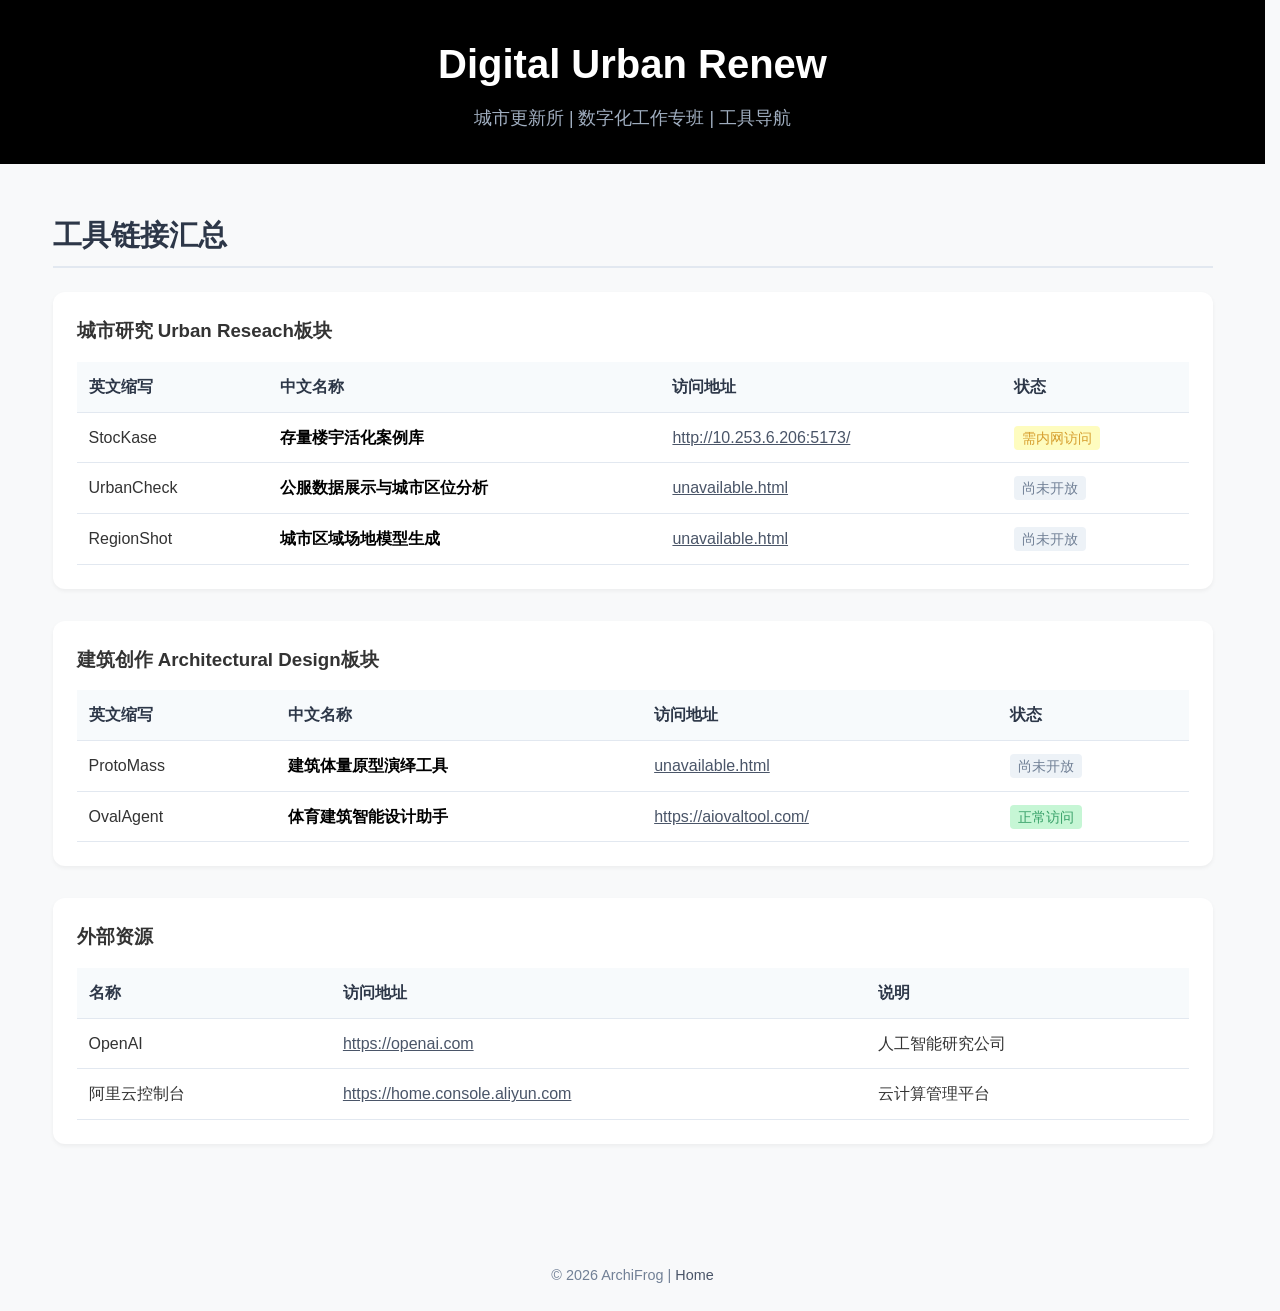
==== dev/index.html @ c322efe7 "Initial site upload" ====
<!DOCTYPE html>
<html lang="zh-CN">

<head>
    <meta charset="UTF-8">
    <meta name="viewport" content="width=device-width, initial-scale=1.0">
    <title>UDAppStore-Developer</title>
    <link rel="stylesheet" href="../styles.css">
</head>

<body data-page="dev">
    <header class="header">
        <div class="container">
            <h1 class="logo">Digital Urban Renew</h1>
            <p class="tagline">城市更新所 | 数字化工作专班 | 工具导航</p>
        </div>
    </header>

    <main class="main">
        <section class="section">
            <div class="container">
                <h2 class="section-title">工具链接汇总</h2>
                <div id="dev-content"></div>

                <!-- <div class="dev-actions">
                    <a href="./index.html" class="btn btn-primary">返回主页面</a>
                    <button type="button" onclick="copyAllUrls()" class="btn btn-secondary">复制所有链接</button>
                </div> -->
            </div>
        </section>
    </main>

    <footer class="footer">
        <div class="container">
            <p>© 2026 ArchiFrog | <a href="../index.html">Home</a></p>
        </div>
    </footer>

    <script src="../tools-data.js"></script>
    <script src="../render.js"></script>
</body>

</html>
---- styles.css ----
/* 基础样式 */
* {
    margin: 0;
    padding: 0;
    box-sizing: border-box;
}

html {
    height: 100%;
    scrollbar-gutter: stable;
}

body {
    font-family: -apple-system, BlinkMacSystemFont, 'Segoe UI', Roboto, Oxygen, Ubuntu, sans-serif;
    line-height: 1.6;
    color: #333;
    background-color: #f8f9fa;
    min-height: 100%;
    display: flex;
    flex-direction: column;
}

.container {
    max-width: 1200px;
    margin: 0 auto;
    padding: 0 20px;
}

/* 头部样式 */
.header {
    background: #000;
    padding: 2rem 0;
    text-align: center;
}

.logo {
    font-size: 2.5rem;
    font-weight: 700;
    margin-bottom: 0.5rem;
    color: #fff;
}

.tagline {
    font-size: 1.1rem;
    color: #a0aec0;
}

/* 主要内容区域 */
.main {
    flex: 1;
    padding: 3rem 0;
}

.section {
    margin-bottom: 3rem;
}

.section-title {
    font-size: 1.8rem;
    color: #2d3748;
    margin-bottom: 1.5rem;
    padding-bottom: 0.5rem;
    border-bottom: 2px solid #e2e8f0;
}

/* 工具网格 */
.tools-grid {
    display: grid;
    grid-template-columns: repeat(auto-fill, minmax(280px, 1fr));
    gap: 1.5rem;
}

.tool-card {
    background: white;
    border-radius: 12px;
    padding: 1.5rem;
    text-decoration: none;
    color: inherit;
    box-shadow: 0 4px 6px rgba(0, 0, 0, 0.05);
    transition: all 0.3s ease;
    display: flex;
    align-items: center;
    gap: 1rem;
}

.tool-card:hover {
    transform: translateY(-5px);
    box-shadow: 0 10px 25px rgba(0, 0, 0, 0.1);
}

.tool-icon {
    width: 60px;
    height: 60px;
    flex-shrink: 0;
    display: flex;
    align-items: center;
    justify-content: center;
}

.tool-icon img,
.tool-icon-img {
    width: 100%;
    height: 100%;
    object-fit: contain;
    padding: 4px;
}

.tool-info {
    flex: 1;
}

.tool-abbr {
    font-size: 1.3rem;
    font-weight: 600;
    color: #2d3748;
    margin-bottom: 0.25rem;
}

.tool-name {
    font-size: 0.95rem;
    color: #000;
    font-weight: 700;
}

.dev-name-zh {
    color: #000;
    font-weight: 700;
}

/* 外部链接样式 */
.external-grid {
    display: flex;
    gap: 1rem;
    flex-wrap: wrap;
}

.external-card {
    background: white;
    border-radius: 10px;
    padding: 1rem 1.5rem;
    text-decoration: none;
    color: #2d3748;
    box-shadow: 0 2px 4px rgba(0, 0, 0, 0.05);
    transition: all 0.3s ease;
    display: flex;
    align-items: center;
    gap: 0.75rem;
}

.external-card:hover {
    background: #f7fafc;
    transform: translateY(-2px);
}

.external-icon {
    font-size: 1.5rem;
    width: 2rem;
    height: 2rem;
    display: flex;
    align-items: center;
    justify-content: center;
    flex-shrink: 0;
}

.external-icon-img {
    width: 100%;
    height: 100%;
    object-fit: contain;
}

/* 开发者页面样式 */
.dev-section {
    background: white;
    border-radius: 12px;
    padding: 1.5rem;
    margin-bottom: 2rem;
    box-shadow: 0 2px 4px rgba(0, 0, 0, 0.05);
}

.dev-table {
    width: 100%;
    border-collapse: collapse;
    margin-top: 1rem;
}

.dev-table th,
.dev-table td {
    padding: 0.75rem;
    text-align: left;
    border-bottom: 1px solid #e2e8f0;
}

.dev-table th {
    background: #f7fafc;
    font-weight: 600;
    color: #2d3748;
}

.dev-table .dev-link {
    color: #4a5568;
    word-break: break-all;
}

.dev-table .dev-link:hover {
    color: #667eea;
}

.status-active {
    color: #38a169;
    background: #c6f6d5;
    padding: 0.25rem 0.5rem;
    border-radius: 4px;
    font-size: 0.875rem;
}

.status-warning {
    color: #d69e2e;
    background: #fefcbf;
    padding: 0.25rem 0.5rem;
    border-radius: 4px;
    font-size: 0.875rem;
}

.status-pending {
    color: #718096;
    background: #edf2f7;
    padding: 0.25rem 0.5rem;
    border-radius: 4px;
    font-size: 0.875rem;
}

.dev-actions {
    display: flex;
    gap: 1rem;
    margin-top: 2rem;
}

.btn {
    padding: 0.75rem 1.5rem;
    border-radius: 8px;
    text-decoration: none;
    font-weight: 500;
    font-family: inherit;
    font-size: inherit;
    cursor: pointer;
    border: none;
    transition: all 0.3s ease;
}

.btn-primary {
    background: #667eea;
    color: white;
}

.btn-primary:hover {
    background: #5a67d8;
}

.btn-secondary {
    background: #e2e8f0;
    color: #2d3748;
}

.btn-secondary:hover {
    background: #cbd5e0;
}

.btn-black {
    background: #000;
    color: #fff;
}

.btn-black:hover {
    background: #2d3748;
}

/* 页脚样式 */
.footer {
    margin-top: auto;
    padding: 1.5rem 0;
    text-align: center;
    color: #718096;
    font-size: 0.9rem;
}

.footer a {
    color: #4a5568;
    text-decoration: none;
}

.footer a:hover {
    color: #2d3748;
    text-decoration: underline;
}

.load-error {
    color: #c53030;
    text-align: center;
    padding: 2rem;
}

/* 暂未开放 / 错误页 */
.unavailable-panel {
    background: white;
    border-radius: 12px;
    padding: 3rem 2rem;
    text-align: center;
    box-shadow: 0 4px 6px rgba(0, 0, 0, 0.05);
    max-width: 560px;
    margin: 0 auto;
}

.unavailable-code {
    font-size: 0.875rem;
    font-weight: 600;
    color: #718096;
    letter-spacing: 0.05em;
    margin-bottom: 1rem;
}

.unavailable-title {
    font-size: 1.75rem;
    font-weight: 700;
    color: #000;
    margin-bottom: 1rem;
}

.unavailable-message {
    font-size: 1.15rem;
    color: #2d3748;
    margin-bottom: 0.75rem;
}

.unavailable-hint {
    font-size: 0.95rem;
    color: #718096;
    margin-bottom: 2rem;
}

.unavailable-actions {
    display: flex;
    justify-content: center;
    gap: 1rem;
}

/* 响应式设计 */
@media (max-width: 768px) {
    .tools-grid {
        grid-template-columns: 1fr;
    }

    .dev-table {
        display: block;
        overflow-x: auto;
    }

    .logo {
        font-size: 2rem;
    }
}
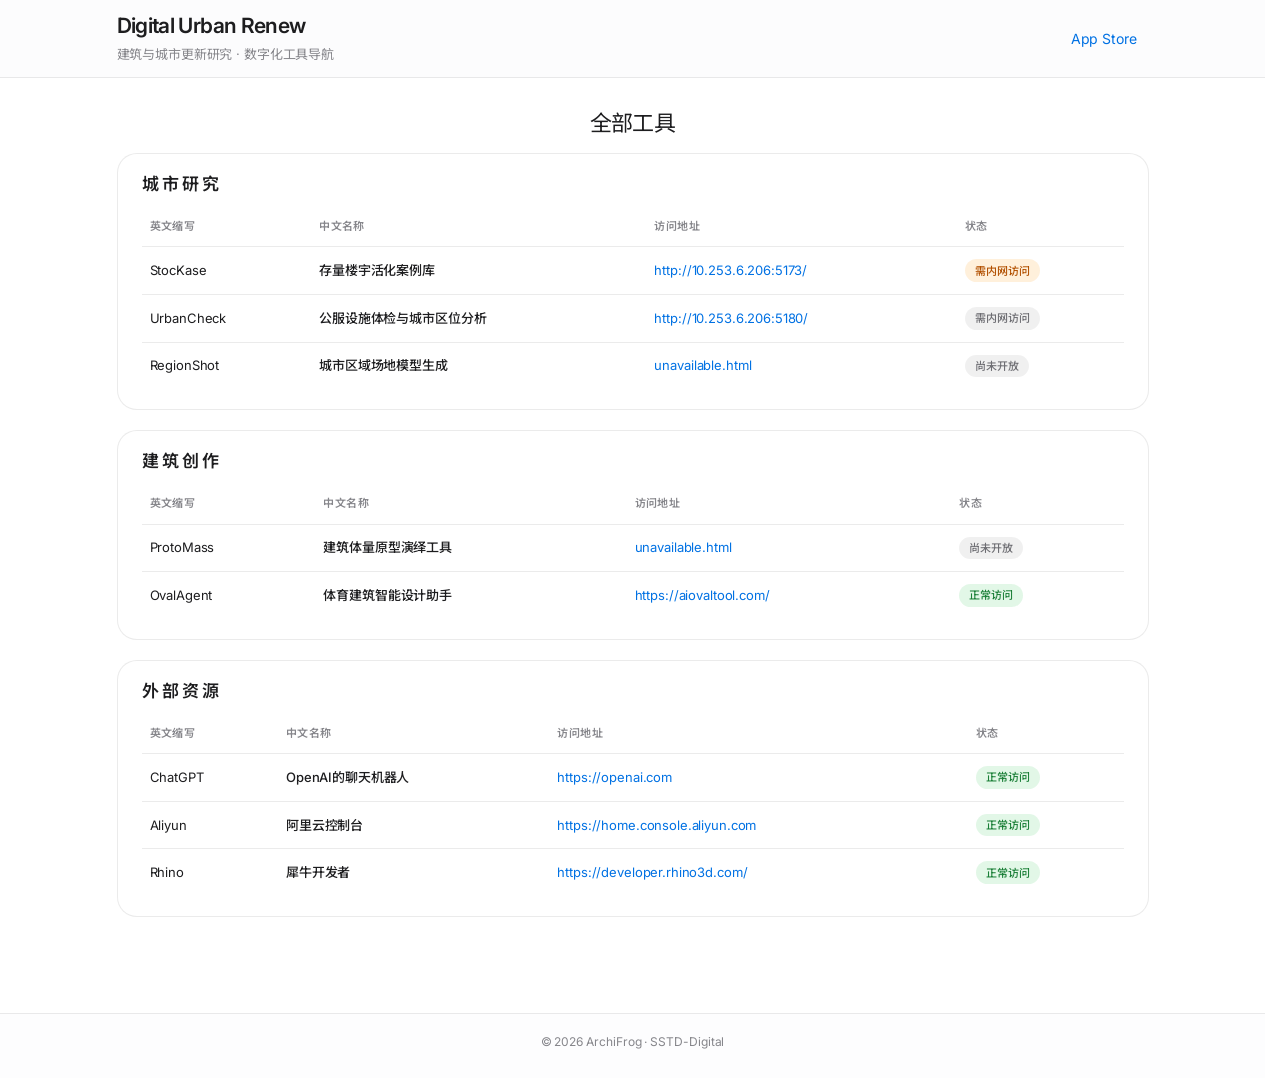
==== commit 6125d265: "apple style" ====
--- a/dev/index.html
+++ b/dev/index.html
@@ -4,35 +4,40 @@
 <head>
     <meta charset="UTF-8">
     <meta name="viewport" content="width=device-width, initial-scale=1.0">
-    <title>UDAppStore-Developer</title>
+    <title>UDAppStore · Developer</title>
+    <link rel="preconnect" href="https://fonts.googleapis.com">
+    <link rel="preconnect" href="https://fonts.gstatic.com" crossorigin>
+    <link
+        href="https://fonts.googleapis.com/css2?family=Inter:wght@400;500;600;700&family=Noto+Sans+SC:wght@400;500;600;700&display=swap"
+        rel="stylesheet">
     <link rel="stylesheet" href="../styles.css">
 </head>
 
 <body data-page="dev">
     <header class="header">
-        <div class="container">
-            <h1 class="logo">Digital Urban Renew</h1>
-            <p class="tagline">城市更新所 | 数字化工作专班 | 工具导航</p>
+        <div class="container header-inner">
+            <div class="header-brand">
+                <h1 class="logo">Digital Urban Renew</h1>
+                <p class="tagline">建筑与城市更新研究 · 数字化工具导航</p>
+            </div>
+            <nav class="header-nav">
+                <a href="../index.html">App Store</a>
+            </nav>
         </div>
     </header>
 
     <main class="main">
         <section class="section">
             <div class="container">
-                <h2 class="section-title">工具链接汇总</h2>
+                <h2 class="section-title">全部工具</h2>
                 <div id="dev-content"></div>
-
-                <!-- <div class="dev-actions">
-                    <a href="./index.html" class="btn btn-primary">返回主页面</a>
-                    <button type="button" onclick="copyAllUrls()" class="btn btn-secondary">复制所有链接</button>
-                </div> -->
             </div>
         </section>
     </main>
 
     <footer class="footer">
         <div class="container">
-            <p>© 2026 ArchiFrog | <a href="../index.html">Home</a></p>
+            <p>© 2026 ArchiFrog · SSTD-Digital</p>
         </div>
     </footer>
 
--- a/styles.css
+++ b/styles.css
@@ -1,4 +1,26 @@
-/* 基础样式 */
+/* 字体：Inter（拉丁）+ Noto Sans SC（中文），见各页 <head> 引入 */
+
+/* ── App Store 设计变量 ── */
+:root {
+    --store-bg: #ffffff;
+    --store-surface: #ffffff;
+    --store-text: #1d1d1f;
+    --store-text-secondary: #6e6e73;
+    --store-text-tertiary: #86868b;
+    --store-border: rgba(0, 0, 0, 0.08);
+    --store-accent: #0071e3;
+    --store-accent-hover: #0077ed;
+    --store-radius-lg: 20px;
+    --store-radius-md: 14px;
+    --store-radius-sm: 12px;
+    --store-shadow-hover: 0 8px 28px rgba(0, 0, 0, 0.12);
+    --store-transition: 0.28s cubic-bezier(0.25, 0.1, 0.25, 1);
+    --store-max-width: 1080px;
+    /* 字体：Inter + Noto Sans SC */
+    --font-display: 'Inter', 'Noto Sans SC', system-ui, sans-serif;
+    --font-text: 'Inter', 'Noto Sans SC', system-ui, sans-serif;
+}
+
 * {
     margin: 0;
     padding: 0;
@@ -8,353 +30,511 @@
 html {
     height: 100%;
     scrollbar-gutter: stable;
+    -webkit-font-smoothing: antialiased;
+    -moz-osx-font-smoothing: grayscale;
 }
 
 body {
-    font-family: -apple-system, BlinkMacSystemFont, 'Segoe UI', Roboto, Oxygen, Ubuntu, sans-serif;
-    line-height: 1.6;
-    color: #333;
-    background-color: #f8f9fa;
+    font-family: var(--font-text);
+    font-size: 17px;
+    font-weight: 400;
+    line-height: 1.47059;
+    letter-spacing: -0.022em;
+    color: var(--store-text);
+    background-color: var(--store-bg);
     min-height: 100%;
     display: flex;
     flex-direction: column;
+    font-feature-settings: 'kern' 1;
+    font-kerning: normal;
 }
 
 .container {
-    max-width: 1200px;
+    max-width: var(--store-max-width);
     margin: 0 auto;
-    padding: 0 20px;
-}
-
-/* 头部样式 */
+    padding: 0 24px;
+}
+
+/* ── 顶栏：毛玻璃导航 ── */
 .header {
-    background: #000;
-    padding: 2rem 0;
-    text-align: center;
+    position: sticky;
+    top: 0;
+    z-index: 100;
+    background: rgba(251, 251, 253, 0.72);
+    backdrop-filter: saturate(180%) blur(20px);
+    -webkit-backdrop-filter: saturate(180%) blur(20px);
+    border-bottom: 1px solid var(--store-border);
+    padding: 14px 0;
+}
+
+.header-inner {
+    display: flex;
+    align-items: center;
+    justify-content: space-between;
+    gap: 1rem;
+}
+
+.header-brand {
+    min-width: 0;
 }
 
 .logo {
-    font-size: 2.5rem;
-    font-weight: 700;
-    margin-bottom: 0.5rem;
-    color: #fff;
+    font-family: var(--font-display);
+    font-size: 1.3125rem;
+    font-weight: 600;
+    letter-spacing: -0.03em;
+    color: var(--store-text);
+    line-height: 1.15;
+    text-rendering: optimizeLegibility;
 }
 
 .tagline {
-    font-size: 1.1rem;
-    color: #a0aec0;
-}
-
-/* 主要内容区域 */
+    font-family: var(--font-text);
+    font-size: 0.8125rem;
+    font-weight: 400;
+    color: var(--store-text-tertiary);
+    letter-spacing: -0.01em;
+    line-height: 1.33337;
+    margin-top: 8px;
+    white-space: nowrap;
+    overflow: hidden;
+    text-overflow: ellipsis;
+}
+
+.header-nav a {
+    font-family: var(--font-text);
+    font-size: 0.875rem;
+    font-weight: 400;
+    letter-spacing: -0.01em;
+    color: var(--store-accent);
+    text-decoration: none;
+    padding: 6px 12px;
+    border-radius: 980px;
+    transition: background var(--store-transition);
+}
+
+.header-nav a:hover {
+    background: rgba(0, 113, 227, 0.08);
+}
+
+/* ── 入场动画 ── */
+@keyframes store-enter {
+    from {
+        opacity: 0;
+        transform: translateY(14px);
+    }
+
+    to {
+        opacity: 1;
+        transform: translateY(0);
+    }
+}
+
+@keyframes store-enter-header {
+    from {
+        opacity: 0;
+        transform: translateY(-10px);
+    }
+
+    to {
+        opacity: 1;
+        transform: translateY(0);
+    }
+}
+
+body[data-page="index"] .header {
+    animation: store-enter-header 0.65s cubic-bezier(0.22, 1, 0.36, 1) both;
+}
+
+body[data-page="index"] .footer {
+    animation: store-enter 0.65s cubic-bezier(0.22, 1, 0.36, 1) 0.35s both;
+}
+
+.store-enter {
+    animation: store-enter 0.6s cubic-bezier(0.22, 1, 0.36, 1) both;
+    animation-delay: var(--enter-delay, 0s);
+}
+
+/* ── 主内容 ── */
 .main {
     flex: 1;
-    padding: 3rem 0;
+    padding: 2rem 0 3.5rem;
 }
 
 .section {
-    margin-bottom: 3rem;
+    margin-bottom: 2.5rem;
 }
 
 .section-title {
-    font-size: 1.8rem;
-    color: #2d3748;
-    margin-bottom: 1.5rem;
-    padding-bottom: 0.5rem;
-    border-bottom: 2px solid #e2e8f0;
-}
-
-/* 工具网格 */
+    font-family: var(--font-display);
+    font-size: 1.375rem;
+    font-weight: 400;
+    letter-spacing: -0.032em;
+    line-height: 1.2;
+    color: var(--store-text);
+    margin-bottom: 1rem;
+    text-align: center;
+    text-rendering: optimizeLegibility;
+}
+
+.store-panel {
+    padding: 0.25rem 0;
+}
+
+/* ── 工具网格：上图标 + abbr + name，6 列 ── */
 .tools-grid {
     display: grid;
-    grid-template-columns: repeat(auto-fill, minmax(280px, 1fr));
-    gap: 1.5rem;
+    grid-template-columns: repeat(6, 1fr);
+    gap: 0.5rem 1rem;
 }
 
 .tool-card {
-    background: white;
-    border-radius: 12px;
-    padding: 1.5rem;
+    grid-column: span 1;
+    background: transparent;
+    border-radius: var(--store-radius-sm);
+    padding: 0.75rem 0.375rem;
+    min-height: 112px;
     text-decoration: none;
     color: inherit;
-    box-shadow: 0 4px 6px rgba(0, 0, 0, 0.05);
-    transition: all 0.3s ease;
     display: flex;
+    flex-direction: column;
+    justify-content: flex-start;
     align-items: center;
-    gap: 1rem;
-}
-
-.tool-card:hover {
-    transform: translateY(-5px);
-    box-shadow: 0 10px 25px rgba(0, 0, 0, 0.1);
-}
-
+    gap: 0.5rem;
+}
+
+/* ── 图标：App Store 圆角方块 ── */
 .tool-icon {
-    width: 60px;
-    height: 60px;
+    width: 68px;
+    height: 68px;
     flex-shrink: 0;
     display: flex;
     align-items: center;
     justify-content: center;
 }
 
+.tool-icon--squircle {
+    position: relative;
+    border-radius: 14px;
+    background: transparent;
+    overflow: visible;
+    transition: transform 0.45s cubic-bezier(0.25, 0.1, 0.25, 1);
+}
+
+.tool-icon--squircle::before {
+    content: '';
+    position: absolute;
+    inset: 0;
+    border-radius: inherit;
+    background: linear-gradient(180deg, #fafafa 0%, #ededf0 100%);
+    box-shadow:
+        0 1px 2px rgba(0, 0, 0, 0.06),
+        inset 0 0 0 0.5px rgba(0, 0, 0, 0.06);
+    z-index: 0;
+}
+
+.tool-card:hover .tool-icon--squircle {
+    transform: translateY(-10px);
+}
+
 .tool-icon img,
 .tool-icon-img {
+    position: relative;
+    z-index: 1;
+    width: 72%;
+    height: 72%;
+    object-fit: contain;
+    padding: 0;
+}
+
+.tool-info {
     width: 100%;
-    height: 100%;
-    object-fit: contain;
-    padding: 4px;
-}
-
-.tool-info {
-    flex: 1;
+    text-align: center;
+    padding: 0 2px;
 }
 
 .tool-abbr {
-    font-size: 1.3rem;
+    font-family: var(--font-text);
+    font-size: 0.8125rem;
     font-weight: 600;
-    color: #2d3748;
+    letter-spacing: -0.02em;
+    color: var(--store-text);
+    line-height: 1.23077;
+    margin-bottom: 2px;
+    overflow: hidden;
+    text-overflow: ellipsis;
+    white-space: nowrap;
+}
+
+.tool-name {
+    font-family: var(--font-text);
+    font-size: 0.6875rem;
+    font-weight: 400;
+    letter-spacing: -0.006em;
+    color: var(--store-text-tertiary);
+    text-align: center;
+    line-height: 1.36364;
+    word-break: break-word;
+    display: -webkit-box;
+    -webkit-line-clamp: 2;
+    -webkit-box-orient: vertical;
+    overflow: hidden;
+}
+
+.dev-name-zh {
+    font-weight: 500;
+    letter-spacing: -0.01em;
+    color: var(--store-text);
+}
+
+/* ── 开发者页 ── */
+.dev-section {
+    background: var(--store-surface);
+    border-radius: var(--store-radius-lg);
+    padding: 1.25rem 1.5rem;
+    margin-bottom: 1.25rem;
+    border: 1px solid var(--store-border);
+    box-shadow: none;
+}
+
+.dev-section h3 {
+    font-family: var(--font-display);
+    font-size: 1.0625rem;
+    font-weight: 600;
+    letter-spacing: -0.024em;
+    line-height: 1.2;
+    color: var(--store-text);
     margin-bottom: 0.25rem;
-}
-
-.tool-name {
-    font-size: 0.95rem;
-    color: #000;
-    font-weight: 700;
-}
-
-.dev-name-zh {
-    color: #000;
-    font-weight: 700;
-}
-
-/* 外部链接样式 */
-.external-grid {
-    display: flex;
-    gap: 1rem;
-    flex-wrap: wrap;
-}
-
-.external-card {
-    background: white;
-    border-radius: 10px;
-    padding: 1rem 1.5rem;
-    text-decoration: none;
-    color: #2d3748;
-    box-shadow: 0 2px 4px rgba(0, 0, 0, 0.05);
-    transition: all 0.3s ease;
-    display: flex;
-    align-items: center;
-    gap: 0.75rem;
-}
-
-.external-card:hover {
-    background: #f7fafc;
-    transform: translateY(-2px);
-}
-
-.external-icon {
-    font-size: 1.5rem;
-    width: 2rem;
-    height: 2rem;
-    display: flex;
-    align-items: center;
-    justify-content: center;
-    flex-shrink: 0;
-}
-
-.external-icon-img {
-    width: 100%;
-    height: 100%;
-    object-fit: contain;
-}
-
-/* 开发者页面样式 */
-.dev-section {
-    background: white;
-    border-radius: 12px;
-    padding: 1.5rem;
-    margin-bottom: 2rem;
-    box-shadow: 0 2px 4px rgba(0, 0, 0, 0.05);
 }
 
 .dev-table {
     width: 100%;
     border-collapse: collapse;
-    margin-top: 1rem;
+    margin-top: 0.75rem;
+    font-size: 0.8125rem;
+    letter-spacing: -0.01em;
 }
 
 .dev-table th,
 .dev-table td {
-    padding: 0.75rem;
+    padding: 0.75rem 0.5rem;
     text-align: left;
-    border-bottom: 1px solid #e2e8f0;
+    border-bottom: 1px solid var(--store-border);
 }
 
 .dev-table th {
-    background: #f7fafc;
+    background: transparent;
     font-weight: 600;
-    color: #2d3748;
+    font-size: 0.6875rem;
+    letter-spacing: 0.04em;
+    text-transform: uppercase;
+    color: var(--store-text-tertiary);
+}
+
+.dev-table tbody tr:last-child td {
+    border-bottom: none;
+}
+
+.dev-table tbody tr:hover {
+    background: rgba(0, 0, 0, 0.02);
 }
 
 .dev-table .dev-link {
-    color: #4a5568;
+    color: var(--store-accent);
     word-break: break-all;
+    text-decoration: none;
 }
 
 .dev-table .dev-link:hover {
-    color: #667eea;
+    text-decoration: underline;
+}
+
+.status-active,
+.status-warning,
+.status-pending {
+    display: inline-block;
+    padding: 0.2rem 0.625rem;
+    border-radius: 980px;
+    font-size: 0.6875rem;
+    font-weight: 500;
+    letter-spacing: 0;
 }
 
 .status-active {
-    color: #38a169;
-    background: #c6f6d5;
-    padding: 0.25rem 0.5rem;
-    border-radius: 4px;
-    font-size: 0.875rem;
+    color: #1a7f37;
+    background: rgba(52, 199, 89, 0.14);
 }
 
 .status-warning {
-    color: #d69e2e;
-    background: #fefcbf;
-    padding: 0.25rem 0.5rem;
-    border-radius: 4px;
-    font-size: 0.875rem;
+    color: #b25000;
+    background: rgba(255, 149, 0, 0.14);
 }
 
 .status-pending {
-    color: #718096;
-    background: #edf2f7;
-    padding: 0.25rem 0.5rem;
-    border-radius: 4px;
-    font-size: 0.875rem;
+    color: var(--store-text-secondary);
+    background: rgba(0, 0, 0, 0.06);
 }
 
 .dev-actions {
     display: flex;
-    gap: 1rem;
-    margin-top: 2rem;
-}
-
+    gap: 0.75rem;
+    margin-top: 1.5rem;
+}
+
+/* ── 按钮 ── */
 .btn {
-    padding: 0.75rem 1.5rem;
-    border-radius: 8px;
+    padding: 0.625rem 1.375rem;
+    border-radius: 980px;
     text-decoration: none;
     font-weight: 500;
     font-family: inherit;
-    font-size: inherit;
+    font-size: 0.875rem;
+    letter-spacing: -0.01em;
     cursor: pointer;
     border: none;
-    transition: all 0.3s ease;
+    transition: all var(--store-transition);
 }
 
 .btn-primary {
-    background: #667eea;
-    color: white;
+    background: var(--store-accent);
+    color: #fff;
 }
 
 .btn-primary:hover {
-    background: #5a67d8;
+    background: var(--store-accent-hover);
 }
 
 .btn-secondary {
-    background: #e2e8f0;
-    color: #2d3748;
+    background: rgba(0, 0, 0, 0.06);
+    color: var(--store-text);
 }
 
 .btn-secondary:hover {
-    background: #cbd5e0;
+    background: rgba(0, 0, 0, 0.1);
 }
 
 .btn-black {
-    background: #000;
+    background: var(--store-text);
     color: #fff;
 }
 
 .btn-black:hover {
-    background: #2d3748;
-}
-
-/* 页脚样式 */
+    background: #424245;
+}
+
+/* ── 页脚 ── */
 .footer {
     margin-top: auto;
-    padding: 1.5rem 0;
+    padding: 1.25rem 0 1.75rem;
     text-align: center;
-    color: #718096;
-    font-size: 0.9rem;
+    color: var(--store-text-tertiary);
+    font-size: 0.75rem;
+    font-weight: 400;
+    letter-spacing: -0.006em;
+    line-height: 1.33337;
+    border-top: 1px solid var(--store-border);
+    background: rgba(251, 251, 253, 0.5);
 }
 
 .footer a {
-    color: #4a5568;
+    color: var(--store-accent);
     text-decoration: none;
 }
 
 .footer a:hover {
-    color: #2d3748;
     text-decoration: underline;
 }
 
 .load-error {
-    color: #c53030;
+    color: #bf4800;
     text-align: center;
     padding: 2rem;
-}
-
-/* 暂未开放 / 错误页 */
+    font-size: 0.875rem;
+}
+
+/* ── 暂未开放 / 错误页 ── */
 .unavailable-panel {
-    background: white;
-    border-radius: 12px;
+    background: var(--store-surface);
+    border-radius: var(--store-radius-lg);
     padding: 3rem 2rem;
     text-align: center;
-    box-shadow: 0 4px 6px rgba(0, 0, 0, 0.05);
-    max-width: 560px;
+    box-shadow: none;
+    border: 1px solid var(--store-border);
+    max-width: 480px;
     margin: 0 auto;
 }
 
 .unavailable-code {
-    font-size: 0.875rem;
+    font-size: 0.75rem;
     font-weight: 600;
-    color: #718096;
-    letter-spacing: 0.05em;
-    margin-bottom: 1rem;
+    color: var(--store-text-tertiary);
+    letter-spacing: 0.06em;
+    text-transform: uppercase;
+    margin-bottom: 0.75rem;
 }
 
 .unavailable-title {
     font-size: 1.75rem;
     font-weight: 700;
-    color: #000;
-    margin-bottom: 1rem;
+    letter-spacing: -0.028em;
+    color: var(--store-text);
+    margin-bottom: 0.75rem;
 }
 
 .unavailable-message {
-    font-size: 1.15rem;
-    color: #2d3748;
-    margin-bottom: 0.75rem;
+    font-size: 1.0625rem;
+    color: var(--store-text-secondary);
+    margin-bottom: 0.5rem;
 }
 
 .unavailable-hint {
-    font-size: 0.95rem;
-    color: #718096;
+    font-size: 0.875rem;
+    color: var(--store-text-tertiary);
     margin-bottom: 2rem;
 }
 
 .unavailable-actions {
     display: flex;
     justify-content: center;
-    gap: 1rem;
-}
-
-/* 响应式设计 */
+    gap: 0.75rem;
+}
+
+/* ── 响应式 ── */
+@media (max-width: 1024px) {
+    .tools-grid {
+        grid-template-columns: repeat(4, 1fr);
+    }
+}
+
 @media (max-width: 768px) {
+    .header-inner {
+        flex-direction: column;
+        align-items: flex-start;
+    }
+
+    .tagline {
+        white-space: normal;
+    }
+
     .tools-grid {
-        grid-template-columns: 1fr;
+        grid-template-columns: repeat(4, 1fr);
     }
 
     .dev-table {
         display: block;
         overflow-x: auto;
     }
-
-    .logo {
-        font-size: 2rem;
+}
+
+@media (prefers-reduced-motion: reduce) {
+
+    body[data-page="index"] .header,
+    body[data-page="index"] .footer,
+    .store-enter {
+        animation: none;
+    }
+
+    .tool-card:hover .tool-icon--squircle {
+        transform: none;
     }
 }
